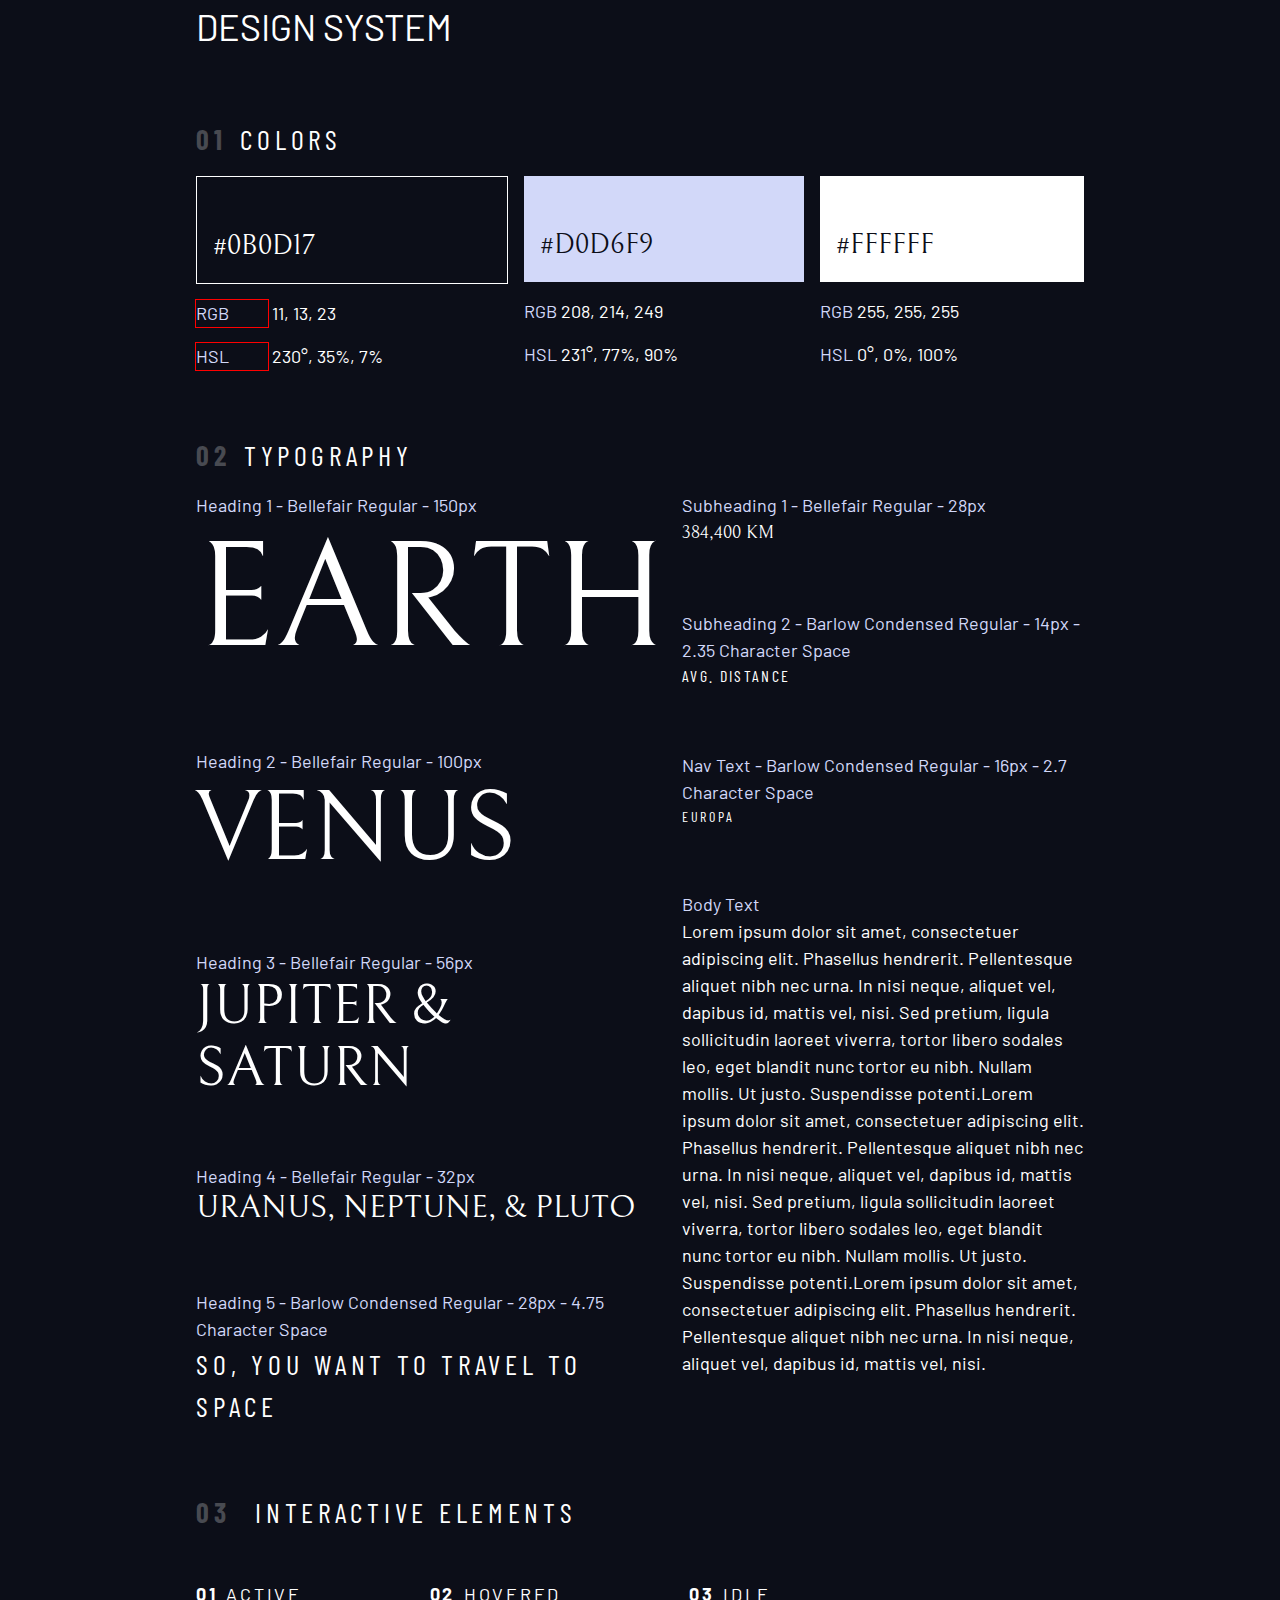
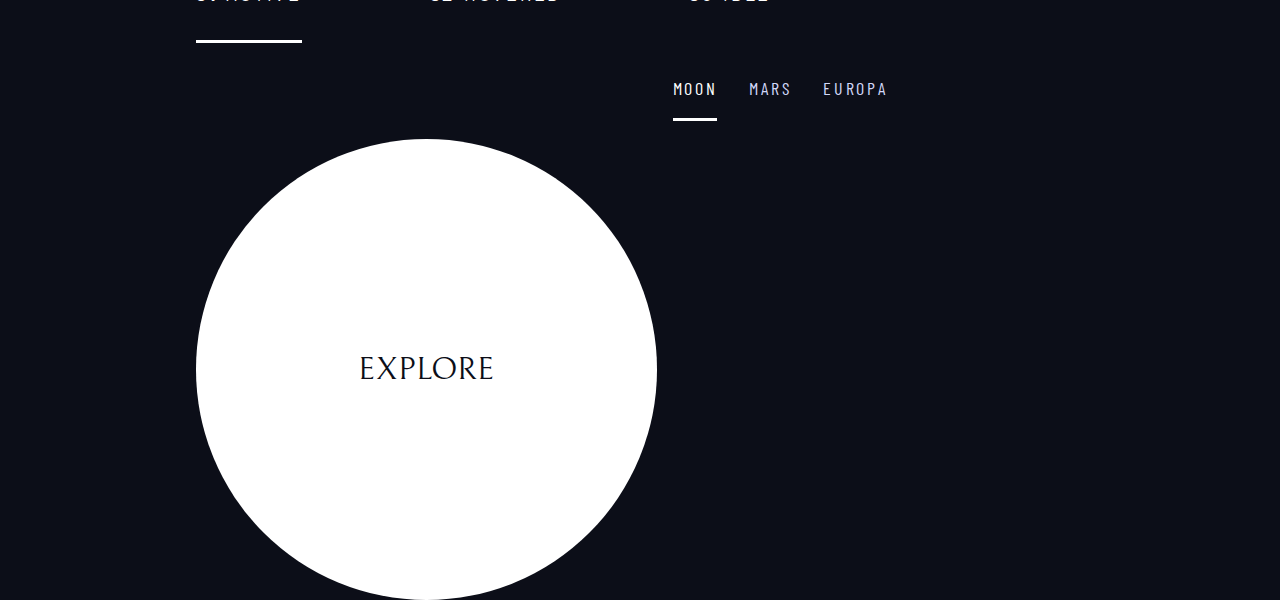
==== design-system.html @ c0dd7cff "day02" ====
<html>
    <head>
        <title>Design system</title>
        
        <!-- Google fonts -->
        <link rel="preconnect" href="https://fonts.googleapis.com">
        <link rel="preconnect" href="https://fonts.gstatic.com" crossorigin>
        <link href="https://fonts.googleapis.com/css2?family=Barlow+Condensed:wght@400;700&family=Bellefair&family=Barlow:wght@400;700&display=swap"
            rel="stylesheet">
            
         <link rel="stylesheet" href="index.css">

        <style>
            
        </style>
    </head>
    <body>
        
        <div class="container flow">
            <h1 class="uppercase">Design system</h1>
            
            <section id="colors" class="flow" style="margin: 4rem 0">
                <h2 class="numbered-title">
                    <span>01</span>colors
                </h2>
                
                <div class="flex">
                    <div class="flow">
                        <div class="text-white ff-serif fs-500" style="padding: 3rem 1rem 1rem; border: 1px solid white">
                            #0B0D17
                        </div>
                        <p class="text-white"><span class="text-accent flow" style="--flow-space: 1.2rem;">RGB</span> 11, 13, 23</p>
                        <p class="text-white"><span class="text-accent flow" style="--flow-space: 1.2rem;">HSL</span> 230°, 35%, 7%</p>
                    </div>

                    <div class="flow">
                        <div class="bg-accent text-dark ff-serif fs-500" style="padding: 3rem 1rem 1rem">
                            #D0D6F9
                        </div>
                        <p class="text-white"><span class="text-accent">RGB</span> 208, 214, 249</p>
                        <p class="text-white"><span class="text-accent">HSL</span> 231°, 77%, 90%</p>
                    </div>

                    <div class="flow">
                        <div class="bg-white text-dark ff-serif fs-500" style="padding: 3rem 1rem 1rem">
                            #FFFFFF
                        </div>
                        <p class="text-white"><span class="text-accent">RGB</span> 255, 255, 255</p>
                        <p class="text-white"><span class="text-accent">HSL</span> 0°, 0%, 100%</p>
                    </div>
                </div>
            </section>

            <section id="typography" class="flow"  style="margin: 4rem 0">
                <h2 class="numbered-title"><span>02</span>Typography</h2>
                <div class="flex">
                    <div class="flow" style="flex-basis: 100%; --flow-space: 4rem;">
                        <div> 
                            <p class="text-accent">Heading 1 - Bellefair Regular - 150px</p>
                            <p class="fs-900 ff-serif uppercase">Earth</p>
                        </div>
                        <div> 
                            <p class="text-accent">Heading 2 - Bellefair Regular - 100px</p>
                            <p class="fs-800 ff-serif uppercase">Venus</p>
                        </div>
                        <div> 
                            <p class="text-accent">Heading 3 - Bellefair Regular - 56px</p>
                            <p class="fs-700 ff-serif uppercase">Jupiter & Saturn</p>
                        </div>
                        <div> 
                            <p class="text-accent">Heading 4 - Bellefair Regular - 32px</p>
                            <p class="fs-600 ff-serif uppercase">Uranus, Neptune, & Pluto</p>
                        </div>
                        <div> 
                            <p class="text-accent">Heading 5 - Barlow Condensed Regular - 28px - 4.75 Character Space</p>
                            <p class="fs-500 ff-sans-cond uppercase letter-spacing-1">So, you want to travel to space</p>
                        </div>
                    </div>
                    
                    <div class="flow" style="flex-basis: 100%; --flow-space: 4rem;">
                        <div> 
                            <p class="text-accent">Subheading 1 - Bellefair Regular - 28px</p>
                            <p class="fs-400 ff-serif uppercase">384,400 km</p>
                        </div>
                        <div> 
                            <p class="text-accent">Subheading 2 - Barlow Condensed Regular - 14px - 2.35 Character Space</p>
                            <p class="fs-300 ff-sans-cond uppercase letter-spacing-3">Avg. Distance</p>
                        </div>
                        <div> 
                            <p class="text-accent">Nav Text - Barlow Condensed Regular - 16px - 2.7 Character Space</p>
                            <p class="fs-200 ff-sans-cond uppercase letter-spacing-2">Europa</p>
                        </div>
                        <div> 
                            <p class="text-accent">Body Text</p>
                            <p>Lorem ipsum dolor sit amet, consectetuer adipiscing elit. Phasellus hendrerit. Pellentesque aliquet nibh nec urna. In nisi neque, aliquet vel, dapibus id, mattis vel, nisi. Sed pretium, ligula sollicitudin laoreet viverra, tortor libero sodales leo, eget blandit nunc tortor eu nibh. Nullam mollis. Ut justo. Suspendisse potenti.Lorem ipsum dolor sit amet, consectetuer adipiscing elit. Phasellus hendrerit. Pellentesque aliquet nibh nec urna. In nisi neque, aliquet vel, dapibus id, mattis vel, nisi. Sed pretium, ligula sollicitudin laoreet viverra, tortor libero sodales leo, eget blandit nunc tortor eu nibh. Nullam mollis. Ut justo. Suspendisse potenti.Lorem ipsum dolor sit amet, consectetuer adipiscing elit. Phasellus hendrerit. Pellentesque aliquet nibh nec urna. In nisi neque, aliquet vel, dapibus id, mattis vel, nisi. </p>
                        </div>
                    </div>
                </div>
            </section>

            <section class="flow" id="interactive-elements">
                <h2 class="numbered-title"><span>03</span> Interactive elements</h2>
                
                <!-- navigation -->
                <div>
                    <nav>
                        <ul class="primary-navigation underline-indicators flex">
                            <li class="active"><a class="uppercase text-white letter-spacing-2" href="#"><span>01</span>Active</a>
                            <li><a class="uppercase text-white letter-spacing-2" href="#"><span>02</span>Hovered</a>
                            <li><a class="uppercase text-white letter-spacing-2" href="#"><span>03</span>Idle</a>
                        </ul>
                    </nav>
                </div>
                
                <div class="flex">
                    <div style="margin-top: 5rem">
                        <!-- explore button -->
                        <a href="#" class="large-button uppercase ff-serif fs-600 text-dark bg-white">Explore</a>
                    </div>
                    
                    <div style="margin-bottom: 50vh">
                        <!-- Tabs -->
                        <div class="tab-list underline-indicators flex">
                            <button aria-selected="true" class="uppercase ff-sans-cond text-accent bg-dark letter-spacing-2">Moon</button>
                            <button aria-selected="false" class="uppercase ff-sans-cond text-accent bg-dark letter-spacing-2">Mars</button>
                            <button aria-selected="false" class="uppercase ff-sans-cond text-accent bg-dark letter-spacing-2">Europa</button>
                        </div>
                        
                        <!-- Dots -->
                        
                        
                        <!-- Numbers -->
                    </div>
                </div>
                
            </section>

        </div>

        <script src="index.pack.js"></script>
    </body>
</html>
---- index.css ----
/* ------------------- */
/* Custom properties   */
/* ------------------- */

:root {
  --clr-dark: 230 35% 7%;
  --clr-light: 231 77% 90%;
  --clr-white: 0 0% 100%;

  /* font-sizes */
  --fs-900: 9.375rem;
  --fs-800: 6.25rem;
  --fs-700: 3.5rem;
  --fs-600: 2rem;
  --fs-500: 1.75rem;
  --fs-400: 1.125rem;
  --fs-300: 1rem;
  --fs-200: 0.875rem;

  /* font-families */
  --ff-serif: "Bellefair", serif;
  --ff-sans-cond: "Barlow Condensed", sans-serif;
  --ff-sans-normal: "Barlow", sans-serif;
}

/* ----------- */
/* Reset */
/* ----------- */

/* https://piccalil.li/blog/a-modern-css-reset/ */

/* Box sizing */
*,
*::before,
*::after {
  box-sizing: border-box;
}

/* Reset margins */
body,
h1,
h2,
h3,
h4,
h5,
p,
figure,
picture {
  margin: 0;
}

/* Font root */

h1,
h2,
h3,
h4,
h5,
h6,
p {
  font-weight: 400;
}

/* set up the body */
body {
  font-family: var(--ff-sans-normal);
  font-size: var(--fs-400);
  color: hsl(var(--clr-white));
  background-color: hsl(var(--clr-dark));
  line-height: 1.5;
  min-height: 100vh;
}

/* make images easier to work with */
img,
picture {
  max-width: 100%;
  display: block;
}

/* make forms elements easier to work with */
input,
button,
textarea,
select {
  font: inherit;
}

/* remove animations for people who've turned them off */
@media (prefers-reduced-motion: reduce) {
  *,
  *::before,
  *::after {
    animation-duration: 0.01ms !important;
    animation-iteration-count: 1 !important;
    transition-duration: 0.01ms !important;
    scroll-behavior: auto !important;
  }
}

/* ------------------- */
/* Utility classes     */
/* ------------------- */

.flex {
  display: flex;
  gap: var(--gap, 1rem);
}

.grid {
  display: grid;
  gap: var(--gap, 1rem);
}

.flow > *:where(:not(:first-child)) {
  margin-top: var(--flow-space, 1rem);
}

span.flow {
  display: inline-block;
  width: 4em;
  padding-right: var(--flow-space, 1rem);
  outline: 1px solid red;
}

.container {
  padding-inline: 2em;
  margin-inline: auto;
  max-width: 60rem;
}

.sr-only {
  position: absolute;
  width: 1px;
  height: 1px;
  padding: 0;
  margin: -1px;
  overflow: hidden;
  clip: rect(0, 0, 0, 0);
  white-space: nowrap; /* added line */
  border: 0;
}

/* colors */

.bg-dark {
  background-color: hsl(var(--clr-dark));
}
.bg-accent {
  background-color: hsl(var(--clr-light));
}
.bg-white {
  background-color: hsl(var(--clr-white));
}

.text-dark {
  color: hsl(var(--clr-dark));
}
.text-accent {
  color: hsl(var(--clr-light));
}
.text-white {
  color: hsl(var(--clr-white));
}

/* typography */

.ff-serif {
  font-family: var(--ff-serif);
}
.ff-sans-cond {
  font-family: var(--ff-sans-cond);
}
.ff-sans-normal {
  font-family: var(--ff-sans-normal);
}

.letter-spacing-1 {
  letter-spacing: 4.75px;
}
.letter-spacing-2 {
  letter-spacing: 2.7px;
}
.letter-spacing-3 {
  letter-spacing: 2.35px;
}

.uppercase {
  text-transform: uppercase;
}

.fs-900 {
  font-size: var(--fs-900);
}
.fs-800 {
  font-size: var(--fs-800);
}
.fs-700 {
  font-size: var(--fs-700);
}
.fs-600 {
  font-size: var(--fs-600);
}
.fs-500 {
  font-size: var(--fs-500);
}
.fs-400 {
  font-size: var(--fs-400);
}
.fs-300 {
  font-size: var(--fs-300);
}
.fs-200 {
  font-size: var(--fs-200);
}

.fs-900,
.fs-800,
.fs-700,
.fs-600 {
  line-height: 1.1;
}

/* own code */

.flex > div {
  flex-grow: 1;
}

.numbered-title {
  font-size: var(--fs-500);
  font-family: var(--ff-sans-cond);
  letter-spacing: 4.72px;
  text-transform: uppercase;
}

.numbered-title span {
  margin-right: 0.5em;
  font-weight: 700;
  color: hsl(var(--clr-white) / 0.25);
}

/* ------------------- */
/* Compontents         */
/* ------------------- */

.large-button {
  position: relative;
  display: grid;
  z-index: 1;
  place-items: center;
  padding: 0 2em;
  border-radius: 50%;
  aspect-ratio: 1;
  text-decoration: none;
}

.large-button::after {
  content: "";
  position: absolute;
  z-index: -1;
  width: 100%;
  height: 100%;
  background: hsl(var(--clr-white) / 0.15);
  border-radius: 50%;
  opacity: 0;
  transition: opacity 500ms linear, transform 750ms ease-in-out;
}

.large-button:hover::after,
.large-button:focus::after {
  opacity: 1;
  transform: scale(1.5);
}

.primary-navigation {
  --gap: 8rem;
  --underline-gap: 2rem;
  list-style: none;
  padding: 0;
  margin: 0;
}

.primary-navigation a {
  text-decoration: none;
}

.primary-navigation a > span {
  font-weight: 700;
  margin-right: 0.5em;
}

.underline-indicators > * {
  cursor: pointer;
  padding: var(--underline-gap, 1rem) 0;
  border: 0;
  border-bottom: solid 0.2rem hsl(var(--clr-white) / 0);
}

.underline-indicators > *:hover,
.underline-indicators > *:focus {
  border-color: hsl(var(--clr-white) / 0.5);
}

.underline-indicators > .active,
.underline-indicators > [aria-selected="true"] {
  color: hsl(var(--clr-white) / 1);
  border-color: hsl(var(--clr-white) / 1);
}

.tab-list {
  --gap: 2rem;
}
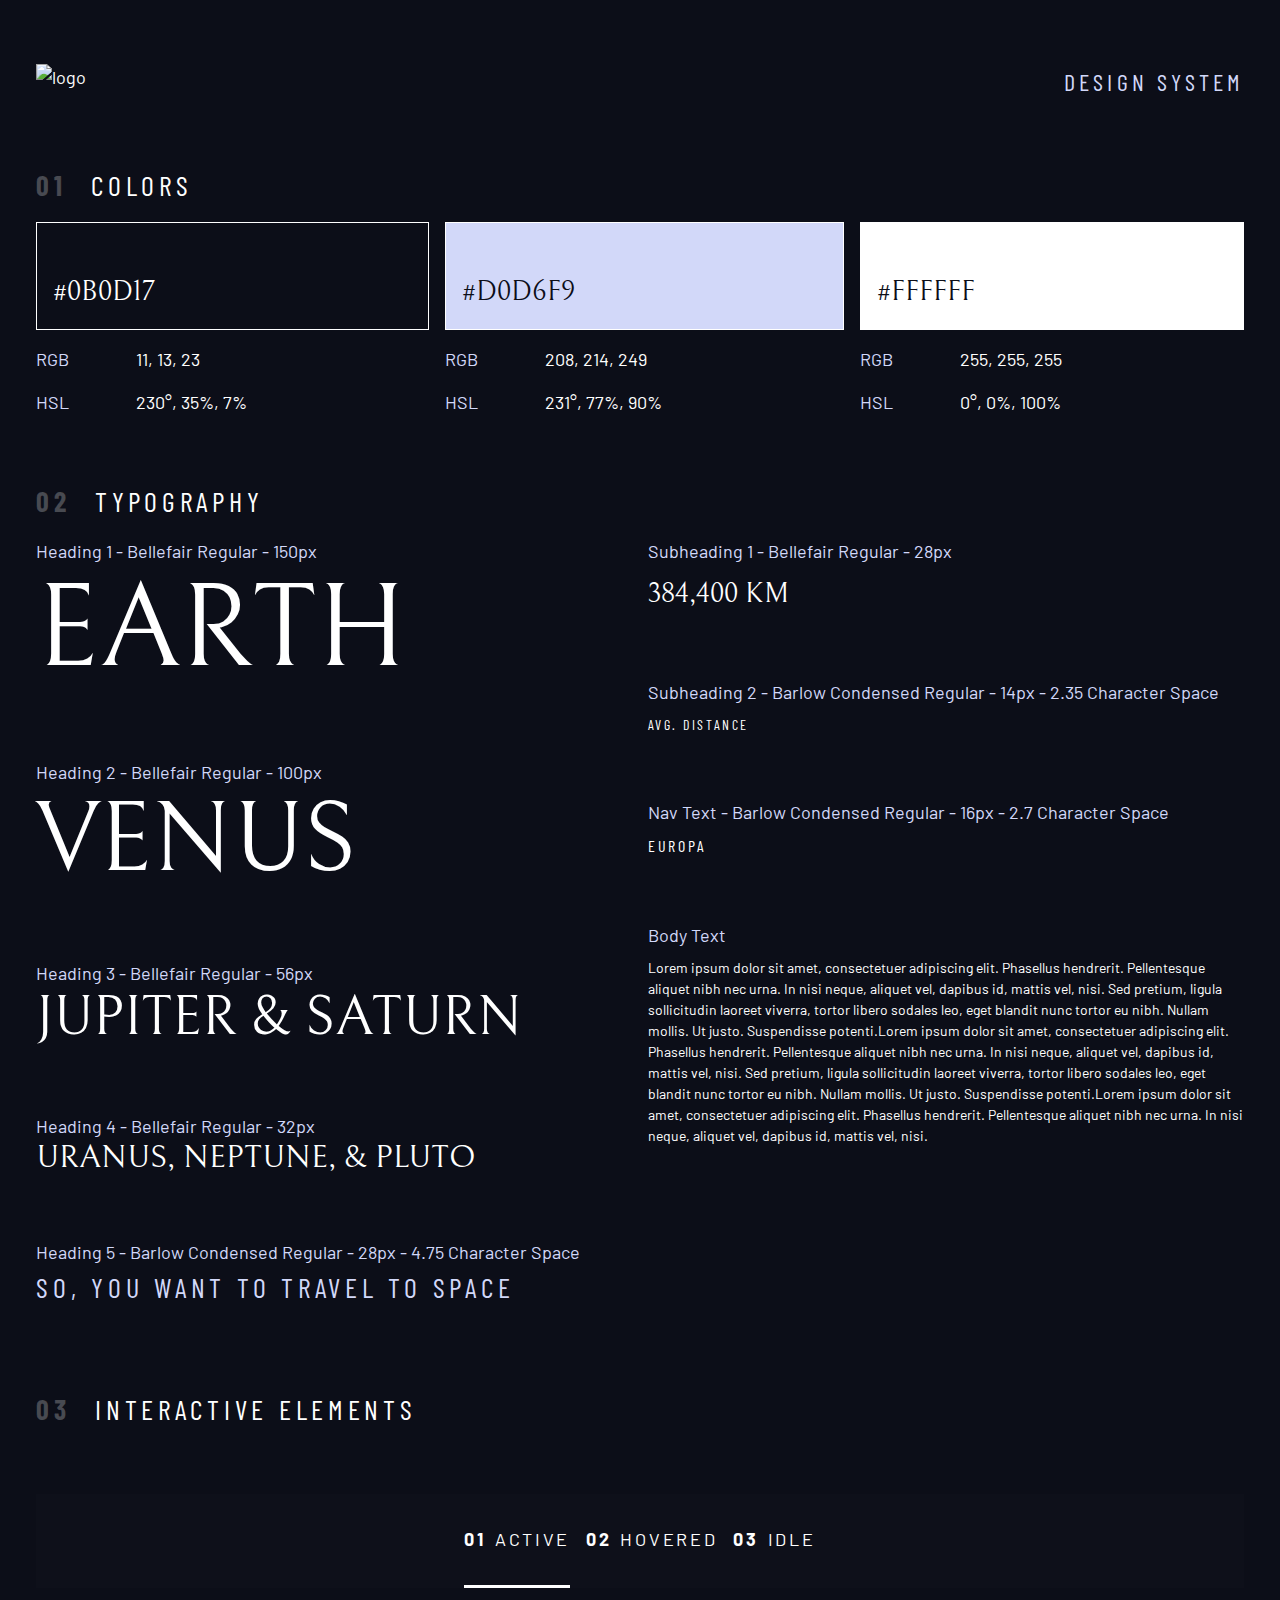
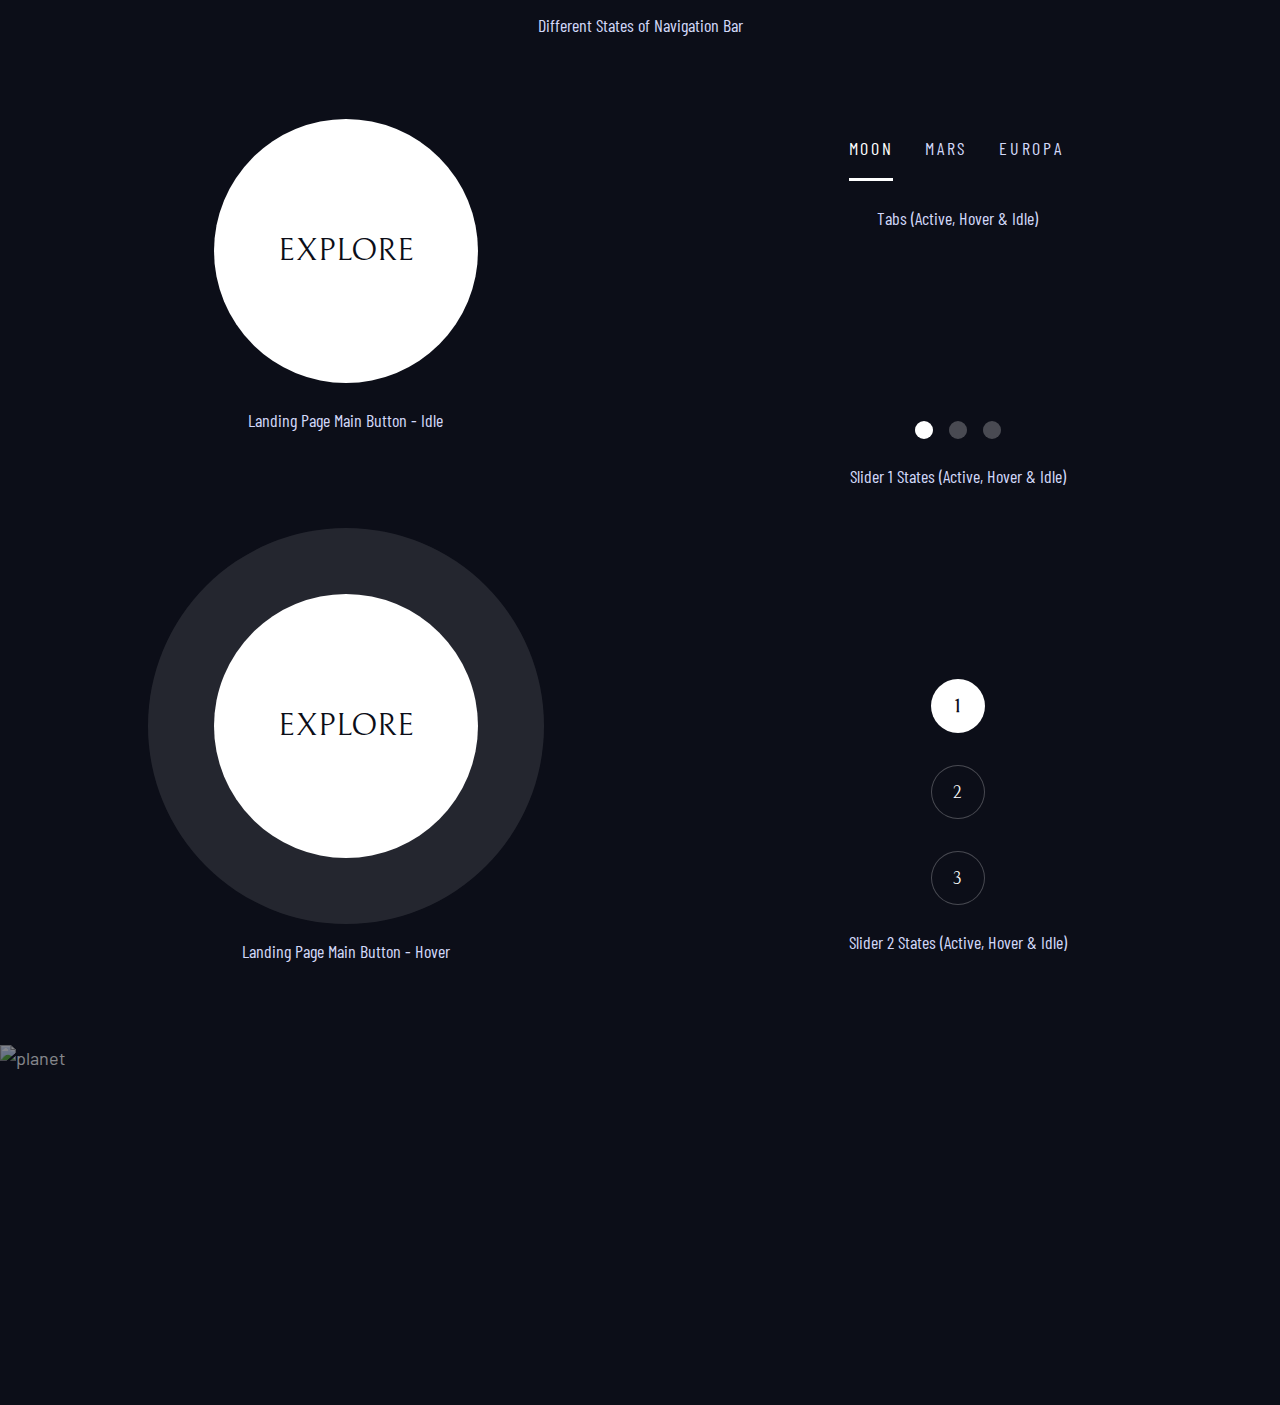
==== commit 89e6d8db: "Day05" ====
--- a/design-system.html
+++ b/design-system.html
@@ -1,5 +1,11 @@
-<html>
+<!DOCTYPE html>
+<html lang="en">
     <head>
+        <meta charset="UTF-8">
+        <meta name="viewport" content="width=device-width, initial-scale=1.0">
+
+        <link rel="icon" type="image/png" sizes="32x32" href="./assets/favicon-32x32.png">
+
         <title>Design system</title>
         
         <!-- Google fonts -->
@@ -16,126 +22,140 @@
     </head>
     <body>
         
-        <div class="container flow">
-            <h1 class="uppercase">Design system</h1>
-            
-            <section id="colors" class="flow" style="margin: 4rem 0">
-                <h2 class="numbered-title">
-                    <span>01</span>colors
-                </h2>
+            <div class="container flow">
+                <div class="flex" style="justify-content: space-between; margin-top: 64px;">
+                    <img src="assets/shared/logo.svg" alt="logo">
+                    <h1 class="uppercase ff-sans-cond text-accent" style="font-size: 24px; letter-spacing: 4.05px;">Design system</h1>
+                </div>
+                <section class="flow" id="colors" style="margin: 4rem 0">
+                    <h2 class="numbered-title"><span>01</span> colors</h2>
+                    <div class="flex">
+                        <div class="flow" style="flex-grow: 1;">
+                            <div class="bg-dark text-white ff-serif fs-500" style="padding: 3rem 1rem 1rem; border: 1px solid white">#0B0D17</div>
+                            <p class="color-type"><span class="text-accent">RGB</span> 11, 13, 23</p>
+                            <p class="color-type"><span class="text-accent">HSL</span> 230°, 35%, 7%</p>
+                        </div>
+                        <div class="flow" style="flex-grow: 1;">
+                            <div class="bg-accent text-dark ff-serif fs-500" style="padding: 3rem 1rem 1rem; border: 1px solid white">#D0D6F9</div>
+                            <p class="color-type"><span class="text-accent">RGB</span> 208, 214, 249</p>
+                            <p class="color-type"><span class="text-accent">HSL</span> 231°, 77%, 90%</p>
+                        </div>
+                        <div class="flow" style="flex-grow: 1;">
+                            <div class="bg-white text-dark ff-serif fs-500" style="padding: 3rem 1rem 1rem; border: 1px solid white;">#FFFFFF</div>
+                            <p class="color-type"><span class="text-accent">RGB</span> 255, 255, 255</p>
+                            <p class="color-type"><span class="text-accent">HSL</span> 0°, 0%, 100%</p>
+                        </div>
+                    </div>
+                </section>
                 
-                <div class="flex">
-                    <div class="flow">
-                        <div class="text-white ff-serif fs-500" style="padding: 3rem 1rem 1rem; border: 1px solid white">
-                            #0B0D17
+                <section class="flow" id="typography"  style="margin: 4rem 0">
+                    <h2 class="numbered-title"><span>02 </span>Typography</h2>
+                    <div class="flex">
+                        <div class="flow" style="flex-basis: 100%; --flow-space: 4rem;">
+                            <div> 
+                                <p class="text-accent">Heading 1 - Bellefair Regular - 150px</p>
+                                <p class="fs-900 ff-serif uppercase">Earth</p> 
+                            </div>
+                            <div> 
+                                <p class="text-accent">Heading 2 - Bellefair Regular - 100px</p>
+                                <p class="fs-800 ff-serif uppercase">Venus</p>
+                            </div>
+                            <div> 
+                                <p class="text-accent">Heading 3 - Bellefair Regular - 56px</p>
+                                <p class="fs-700 ff-serif uppercase">Jupiter & Saturn</p>
+                            </div>
+                            <div> 
+                                <p class="text-accent">Heading 4 - Bellefair Regular - 32px</p>
+                                <p class="fs-600 ff-serif uppercase">Uranus, Neptune, & Pluto</p>
+                            </div> 
+                            <div> 
+                                <p class="text-accent">Heading 5 - Barlow Condensed Regular - 28px - 4.75 Character Space</p>
+                                <p class="text-accent fs-500 ff-sans-cond uppercase letter-spacing-1">So, you want to travel to space</p>
+                            </div>
+                        
                         </div>
-                        <p class="text-white"><span class="text-accent flow" style="--flow-space: 1.2rem;">RGB</span> 11, 13, 23</p>
-                        <p class="text-white"><span class="text-accent flow" style="--flow-space: 1.2rem;">HSL</span> 230°, 35%, 7%</p>
+                        
+                        <div class="flow" style="flex-basis: 100%; --flow-space: 4rem;">
+                            <div> 
+                                <p class="text-accent" style="margin-bottom: 0.5rem;">Subheading 1 - Bellefair Regular - 28px</p>
+                                <p class="fs-500 ff-serif uppercase">384,400 km</p>
+                            </div>
+                            <div> 
+                                <p class="text-accent" style="margin-bottom: 0.5rem;">Subheading 2 - Barlow Condensed Regular - 14px - 2.35 Character Space</p>
+                                <p class="fs-200 uppercase ff-sans-cond letter-spacing-3">Avg. Distance</p>
+                            </div>
+                            <div> 
+                                <p class="text-accent" style="margin-bottom: 0.5rem;">Nav Text - Barlow Condensed Regular - 16px - 2.7 Character Space</p>
+                                <p class="fs-300 uppercase ff-sans-cond letter-spacing-2">Europa</p>
+                            </div>
+                            <div> 
+                                <p class="text-accent" style="margin-bottom: 0.5rem;">Body Text</p>
+                                <p class="fs-200">Lorem ipsum dolor sit amet, consectetuer adipiscing elit. Phasellus hendrerit. Pellentesque aliquet nibh nec urna. In nisi neque, aliquet vel, dapibus id, mattis vel, nisi. Sed pretium, ligula sollicitudin laoreet viverra, tortor libero sodales leo, eget blandit nunc tortor eu nibh. Nullam mollis. Ut justo. Suspendisse potenti.Lorem ipsum dolor sit amet, consectetuer adipiscing elit. Phasellus hendrerit. Pellentesque aliquet nibh nec urna. In nisi neque, aliquet vel, dapibus id, mattis vel, nisi. Sed pretium, ligula sollicitudin laoreet viverra, tortor libero sodales leo, eget blandit nunc tortor eu nibh. Nullam mollis. Ut justo. Suspendisse potenti.Lorem ipsum dolor sit amet, consectetuer adipiscing elit. Phasellus hendrerit. Pellentesque aliquet nibh nec urna. In nisi neque, aliquet vel, dapibus id, mattis vel, nisi. </p>
+                            </div> 
+                        </div>
+                    </div>
+                </section>
+                
+                <section class="flow" id="interactive-elements" style="margin: 5rem 0">
+                    <h2 class="numbered-title"><span>03</span> Interactive elements</h2>
+                    
+                    <!-- navigation -->
+                    <div style="--flow-space: 4rem;">
+                        <nav class="flex">
+                            <ul class="primary-navigation underline-indicators flex">
+                                <li class="active"><a class="uppercase text-white letter-spacing-2" href="#"><span>01</span>Active</a>
+                                <li><a class="uppercase text-white letter-spacing-2" href="#"><span>02</span>Hovered</a>
+                                <li><a class="uppercase text-white letter-spacing-2" href="#"><span>03</span>Idle</a>
+                            </ul>
+                        </nav>
+                        <p class="system-description">Different States of Navigation Bar</p>
+                    </div>
+                    
+                    <div class="flex" style="justify-content: space-around; margin-top: 5rem">
+                        <div class="flow">
+                            <!-- explore button -->
+                            <a href="#" class="large-button uppercase ff-serif fs-600 text-dark bg-white">Explore</a>
+                            <p class="system-description">Landing Page Main Button - Idle</p>
+                            <a href="#" class="large-button-hover uppercase ff-serif fs-600 text-dark bg-white" style="margin-top: 10rem;">Explore</a>
+                            <p class="system-description" style="margin-top: 5rem">Landing Page Main Button - Hover</p>
+                        </div>
+                        
+
+                        <div class="flow" style="--flow-space: 10.5em">
+                            <!-- Tabs -->
+                            <div class="tab-list underline-indicators flex">
+                                <button aria-selected="true" class="uppercase ff-sans-cond text-accent bg-dark letter-spacing-2">Moon</button>
+                                <button aria-selected="false" class="uppercase ff-sans-cond text-accent bg-dark letter-spacing-2">Mars</button>
+                                <button aria-selected="false" class="uppercase ff-sans-cond text-accent bg-dark letter-spacing-2">Europa</button>
+                            </div>
+                            <p class="system-description">Tabs (Active, Hover & Idle)</p>
+                            
+                            <!-- Dots -->
+                            <div class="dot-indicators flex" style="justify-content: center;">
+                                <button aria-selected="true"><span class="sr-only">Slide title</span></button>
+                                <button aria-selected="false"><span class="sr-only">Slide title</span></button>
+                                <button aria-selected="false"><span class="sr-only">Slide title</span></button>
+                            </div>
+                            <p class="system-description">Slider 1 States (Active, Hover & Idle)</p>
+
+                            <!-- Numbers -->
+
+                            <div class="number-indicators flex" style="--gap: 2rem;">
+                                <button aria-selected="true" class="ff-serif">1</button>
+                                <button aria-selected="false" class="ff-serif">2</button>
+                                <button aria-selected="false" class="ff-serif">3</button>
+                            </div>
+                            <p class="system-description">Slider 2 States (Active, Hover & Idle)</p>
+
+                        </div>
                     </div>
 
-                    <div class="flow">
-                        <div class="bg-accent text-dark ff-serif fs-500" style="padding: 3rem 1rem 1rem">
-                            #D0D6F9
-                        </div>
-                        <p class="text-white"><span class="text-accent">RGB</span> 208, 214, 249</p>
-                        <p class="text-white"><span class="text-accent">HSL</span> 231°, 77%, 90%</p>
-                    </div>
+                </section>
+            </div>
 
-                    <div class="flow">
-                        <div class="bg-white text-dark ff-serif fs-500" style="padding: 3rem 1rem 1rem">
-                            #FFFFFF
-                        </div>
-                        <p class="text-white"><span class="text-accent">RGB</span> 255, 255, 255</p>
-                        <p class="text-white"><span class="text-accent">HSL</span> 0°, 0%, 100%</p>
-                    </div>
-                </div>
-            </section>
-
-            <section id="typography" class="flow"  style="margin: 4rem 0">
-                <h2 class="numbered-title"><span>02</span>Typography</h2>
-                <div class="flex">
-                    <div class="flow" style="flex-basis: 100%; --flow-space: 4rem;">
-                        <div> 
-                            <p class="text-accent">Heading 1 - Bellefair Regular - 150px</p>
-                            <p class="fs-900 ff-serif uppercase">Earth</p>
-                        </div>
-                        <div> 
-                            <p class="text-accent">Heading 2 - Bellefair Regular - 100px</p>
-                            <p class="fs-800 ff-serif uppercase">Venus</p>
-                        </div>
-                        <div> 
-                            <p class="text-accent">Heading 3 - Bellefair Regular - 56px</p>
-                            <p class="fs-700 ff-serif uppercase">Jupiter & Saturn</p>
-                        </div>
-                        <div> 
-                            <p class="text-accent">Heading 4 - Bellefair Regular - 32px</p>
-                            <p class="fs-600 ff-serif uppercase">Uranus, Neptune, & Pluto</p>
-                        </div>
-                        <div> 
-                            <p class="text-accent">Heading 5 - Barlow Condensed Regular - 28px - 4.75 Character Space</p>
-                            <p class="fs-500 ff-sans-cond uppercase letter-spacing-1">So, you want to travel to space</p>
-                        </div>
-                    </div>
-                    
-                    <div class="flow" style="flex-basis: 100%; --flow-space: 4rem;">
-                        <div> 
-                            <p class="text-accent">Subheading 1 - Bellefair Regular - 28px</p>
-                            <p class="fs-400 ff-serif uppercase">384,400 km</p>
-                        </div>
-                        <div> 
-                            <p class="text-accent">Subheading 2 - Barlow Condensed Regular - 14px - 2.35 Character Space</p>
-                            <p class="fs-300 ff-sans-cond uppercase letter-spacing-3">Avg. Distance</p>
-                        </div>
-                        <div> 
-                            <p class="text-accent">Nav Text - Barlow Condensed Regular - 16px - 2.7 Character Space</p>
-                            <p class="fs-200 ff-sans-cond uppercase letter-spacing-2">Europa</p>
-                        </div>
-                        <div> 
-                            <p class="text-accent">Body Text</p>
-                            <p>Lorem ipsum dolor sit amet, consectetuer adipiscing elit. Phasellus hendrerit. Pellentesque aliquet nibh nec urna. In nisi neque, aliquet vel, dapibus id, mattis vel, nisi. Sed pretium, ligula sollicitudin laoreet viverra, tortor libero sodales leo, eget blandit nunc tortor eu nibh. Nullam mollis. Ut justo. Suspendisse potenti.Lorem ipsum dolor sit amet, consectetuer adipiscing elit. Phasellus hendrerit. Pellentesque aliquet nibh nec urna. In nisi neque, aliquet vel, dapibus id, mattis vel, nisi. Sed pretium, ligula sollicitudin laoreet viverra, tortor libero sodales leo, eget blandit nunc tortor eu nibh. Nullam mollis. Ut justo. Suspendisse potenti.Lorem ipsum dolor sit amet, consectetuer adipiscing elit. Phasellus hendrerit. Pellentesque aliquet nibh nec urna. In nisi neque, aliquet vel, dapibus id, mattis vel, nisi. </p>
-                        </div>
-                    </div>
-                </div>
-            </section>
-
-            <section class="flow" id="interactive-elements">
-                <h2 class="numbered-title"><span>03</span> Interactive elements</h2>
-                
-                <!-- navigation -->
-                <div>
-                    <nav>
-                        <ul class="primary-navigation underline-indicators flex">
-                            <li class="active"><a class="uppercase text-white letter-spacing-2" href="#"><span>01</span>Active</a>
-                            <li><a class="uppercase text-white letter-spacing-2" href="#"><span>02</span>Hovered</a>
-                            <li><a class="uppercase text-white letter-spacing-2" href="#"><span>03</span>Idle</a>
-                        </ul>
-                    </nav>
-                </div>
-                
-                <div class="flex">
-                    <div style="margin-top: 5rem">
-                        <!-- explore button -->
-                        <a href="#" class="large-button uppercase ff-serif fs-600 text-dark bg-white">Explore</a>
-                    </div>
-                    
-                    <div style="margin-bottom: 50vh">
-                        <!-- Tabs -->
-                        <div class="tab-list underline-indicators flex">
-                            <button aria-selected="true" class="uppercase ff-sans-cond text-accent bg-dark letter-spacing-2">Moon</button>
-                            <button aria-selected="false" class="uppercase ff-sans-cond text-accent bg-dark letter-spacing-2">Mars</button>
-                            <button aria-selected="false" class="uppercase ff-sans-cond text-accent bg-dark letter-spacing-2">Europa</button>
-                        </div>
-                        
-                        <!-- Dots -->
-                        
-                        
-                        <!-- Numbers -->
-                    </div>
-                </div>
-                
-            </section>
-
-        </div>
+            <div>
+                <img class="img-planet" src="assets/crew/background-crew-desktop.jpg" alt="planet">
+            </div>
 
         <script src="index.pack.js"></script>
     </body>
--- a/index.css
+++ b/index.css
@@ -3,17 +3,18 @@
 /* ------------------- */
 
 :root {
+  /* colors */
   --clr-dark: 230 35% 7%;
   --clr-light: 231 77% 90%;
   --clr-white: 0 0% 100%;
 
   /* font-sizes */
-  --fs-900: 9.375rem;
-  --fs-800: 6.25rem;
-  --fs-700: 3.5rem;
-  --fs-600: 2rem;
+  --fs-900: clamp(5rem, 8vw + 1rem, 9.375rem);
+  --fs-800: 3.5rem;
+  --fs-700: 1.5rem;
+  --fs-600: 1rem;
   --fs-500: 1.75rem;
-  --fs-400: 1.125rem;
+  --fs-400: 0.9375rem;
   --fs-300: 1rem;
   --fs-200: 0.875rem;
 
@@ -23,9 +24,28 @@
   --ff-sans-normal: "Barlow", sans-serif;
 }
 
-/* ----------- */
-/* Reset */
-/* ----------- */
+@media (min-width: 35em) {
+  :root {
+    --fs-800: 5rem;
+    --fs-700: 2.5rem;
+    --fs-600: 1.5rem;
+    --fs-400: 1rem;
+  }
+}
+
+@media (min-width: 45em) {
+  :root {
+    /* font-sizes */
+    --fs-800: 6.25rem;
+    --fs-700: 3.5rem;
+    --fs-600: 2rem;
+    --fs-400: 1.125rem;
+  }
+}
+
+/* ------------------- */
+/* Reset               */
+/* ------------------- */
 
 /* https://piccalil.li/blog/a-modern-css-reset/ */
 
@@ -49,8 +69,6 @@
   margin: 0;
 }
 
-/* Font root */
-
 h1,
 h2,
 h3,
@@ -78,7 +96,7 @@
   display: block;
 }
 
-/* make forms elements easier to work with */
+/* make form elements easier to work with */
 input,
 button,
 textarea,
@@ -102,6 +120,8 @@
 /* Utility classes     */
 /* ------------------- */
 
+/* general */
+
 .flex {
   display: flex;
   gap: var(--gap, 1rem);
@@ -112,21 +132,54 @@
   gap: var(--gap, 1rem);
 }
 
+.d-block {
+  display: block;
+}
+
 .flow > *:where(:not(:first-child)) {
   margin-top: var(--flow-space, 1rem);
-}
-
-span.flow {
-  display: inline-block;
-  width: 4em;
-  padding-right: var(--flow-space, 1rem);
-  outline: 1px solid red;
 }
 
 .container {
   padding-inline: 2em;
   margin-inline: auto;
-  max-width: 60rem;
+  max-width: 80rem;
+}
+
+.grid-container {
+  text-align: center;
+  border: 5px solid limegreen;
+  display: grid;
+  place-items: center;
+  padding-inline: 1rem;
+}
+
+.grid-container * {
+  max-width: 50ch;
+}
+
+@media (min-width: 45em) {
+  .grid-container {
+    text-align: left;
+    column-gap: var(--container-gap, 2rem);
+    grid-template-columns: minmax(1rem, 1fr) repeat(2, minmax(0, 30rem)) minmax(
+        1rem,
+        1fr
+      );
+  }
+
+  .grid-container > *:first-child {
+    grid-column: 2;
+  }
+
+  .grid-container > *:last-child {
+    grid-column: 3;
+  }
+
+  .grid-container--home {
+    padding-bottom: max(6rem, 20vh);
+    align-items: end;
+  }
 }
 
 .sr-only {
@@ -221,17 +274,19 @@
   line-height: 1.1;
 }
 
-/* own code */
-
-.flex > div {
-  flex-grow: 1;
-}
+/* ------------------- */
+/* Components          */
+/* ------------------- */
+
+/* ------------------- */
+/* Design System       */
+/* ------------------- */
 
 .numbered-title {
+  font-family: var(--ff-sans-cond);
   font-size: var(--fs-500);
-  font-family: var(--ff-sans-cond);
+  text-transform: uppercase;
   letter-spacing: 4.72px;
-  text-transform: uppercase;
 }
 
 .numbered-title span {
@@ -240,14 +295,28 @@
   color: hsl(var(--clr-white) / 0.25);
 }
 
-/* ------------------- */
-/* Compontents         */
-/* ------------------- */
+.color-type span {
+  display: inline-block;
+  width: 1rem;
+  padding-right: 6rem;
+}
+
+nav.flex {
+  justify-content: center;
+  background-color: hsl(var(--clr-white) / 0.01);
+}
+
+.system-description {
+  font-family: var(--ff-sans-cond);
+  color: hsl(var(--clr-light));
+  text-align: center;
+  margin-top: 1.5rem;
+}
 
 .large-button {
   position: relative;
-  display: grid;
   z-index: 1;
+  display: inline-grid;
   place-items: center;
   padding: 0 2em;
   border-radius: 50%;
@@ -261,7 +330,7 @@
   z-index: -1;
   width: 100%;
   height: 100%;
-  background: hsl(var(--clr-white) / 0.15);
+  background: hsl(var(--clr-white) / 0.1);
   border-radius: 50%;
   opacity: 0;
   transition: opacity 500ms linear, transform 750ms ease-in-out;
@@ -273,14 +342,53 @@
   transform: scale(1.5);
 }
 
+.large-button-hover {
+  position: relative;
+  z-index: 1;
+  display: grid;
+  place-items: center;
+  padding: 0 2em;
+  border-radius: 50%;
+  aspect-ratio: 1;
+  text-decoration: none;
+}
+
+.large-button-hover::after {
+  content: "";
+  position: absolute;
+  z-index: -1;
+  width: 150%;
+  height: 150%;
+  background: hsl(var(--clr-white) / 0.1);
+  border-radius: 50%;
+  transition: opacity 500ms linear, transform 750ms ease-in-out;
+}
+
 .primary-navigation {
-  --gap: 8rem;
   --underline-gap: 2rem;
   list-style: none;
   padding: 0;
   margin: 0;
 }
 
+@media (max-width: 35rem) {
+  .primary-navigation {
+    --underline-gap: 0.5rem;
+    position: fixed;
+    z-index: 1000;
+    inset: 0 0 0 30%;
+    background: black;
+    list-style: none;
+    padding: min(20rem, 15vh) 2rem;
+    margin: 0;
+    flex-direction: column;
+  }
+
+  .primary-navigation.underline-indicators > .active {
+    border: 0;
+  }
+}
+
 .primary-navigation a {
   text-decoration: none;
 }
@@ -294,7 +402,7 @@
   cursor: pointer;
   padding: var(--underline-gap, 1rem) 0;
   border: 0;
-  border-bottom: solid 0.2rem hsl(var(--clr-white) / 0);
+  border-bottom: 0.2rem solid hsl(var(--clr-white) / 0);
 }
 
 .underline-indicators > *:hover,
@@ -311,3 +419,91 @@
 .tab-list {
   --gap: 2rem;
 }
+
+.dot-indicators > * {
+  cursor: pointer;
+  border: 0;
+  border-radius: 50%;
+  padding: 0.5em;
+  background-color: hsl(var(--clr-white) / 0.25);
+}
+
+.dot-indicators > *:hover,
+.dot-indicators > *:focus {
+  background-color: hsl(var(--clr-white) / 0.5);
+}
+
+.dot-indicators > [aria-selected="true"] {
+  background-color: hsl(var(--clr-white) / 1);
+}
+
+.number-indicators {
+  flex-direction: column;
+  align-items: center;
+}
+
+.number-indicators > * {
+  display: grid;
+  place-items: center;
+  cursor: pointer;
+  background-color: hsl(var(--clr-dark) / 1);
+  border: solid 0.1rem hsl(var(--clr-white) / 0.25);
+  color: hsl(var(--clr-white) / 1);
+  border-radius: 50%;
+  aspect-ratio: 1;
+  padding: 0;
+  width: 3em;
+}
+
+.number-indicators > *:hover,
+.number-indicators > *:focus {
+  background-color: hsl(var(--clr-dark) / 1);
+  border: solid 0.1rem hsl(var(--clr-white) / 0.75);
+}
+
+.number-indicators > [aria-selected="true"] {
+  background-color: hsl(var(--clr-white) / 1);
+  color: hsl(var(--clr-dark) / 1);
+  font-weight: 700;
+}
+
+.img-planet {
+  width: 100vw;
+  height: 20em;
+  object-fit: cover;
+  object-position: 0 30%;
+  opacity: 0.5;
+}
+
+/* ----------------------------- */
+/* Page specific background      */
+/* ----------------------------- */
+body {
+  background-size: cover;
+  background-position: bottom center;
+}
+/* home */
+.home {
+  background-image: url(./assets/home/background-home-mobile.jpg);
+}
+
+@media (min-width: 35rem) {
+  .home {
+    background-position: center center;
+    background-image: url(./assets/home/background-home-tablet.jpg);
+  }
+}
+
+@media (min-width: 45rem) {
+  .home {
+    background-image: url(./assets/home/background-home-desktop.jpg);
+  }
+}
+
+.nav-line {
+  height: 2px;
+  width: 25vw;
+  flex-grow: 1;
+  background-color: hsl(var(--clr-white) / 0.1);
+  align-self: center;
+}
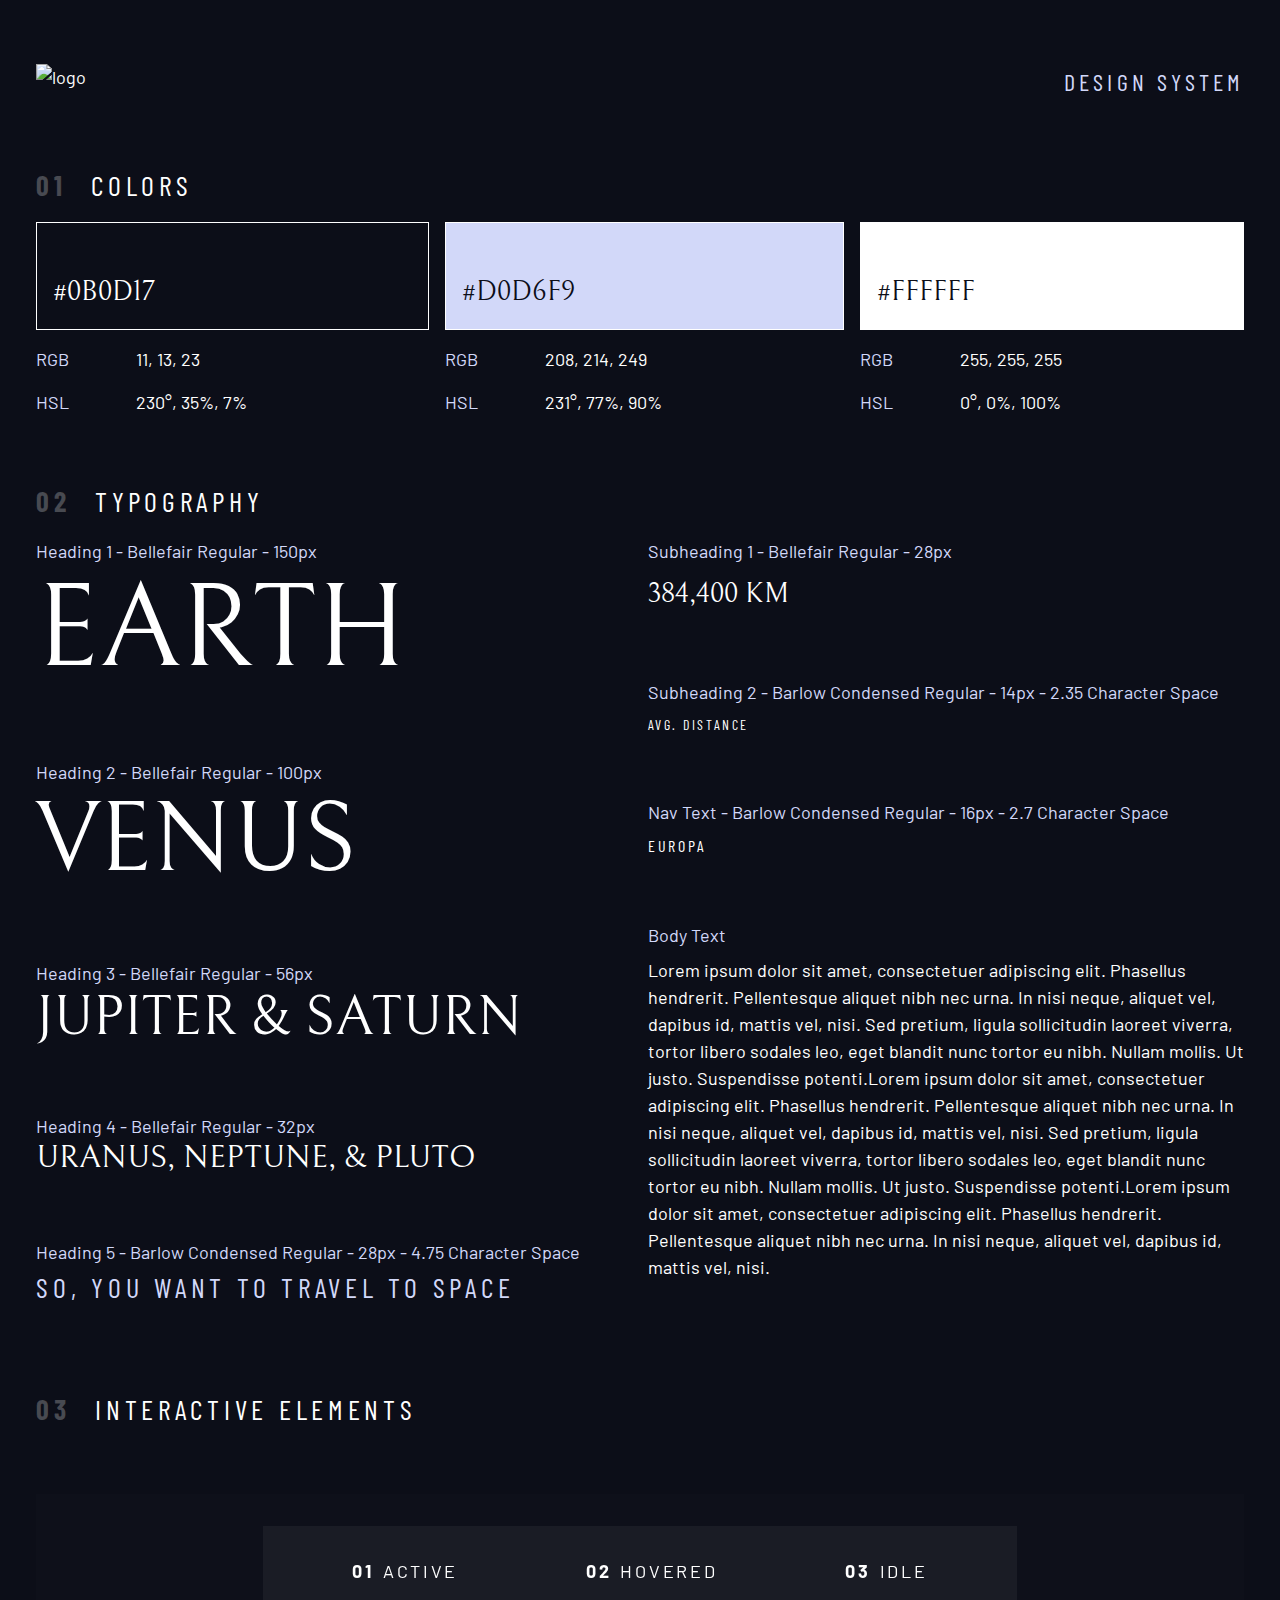
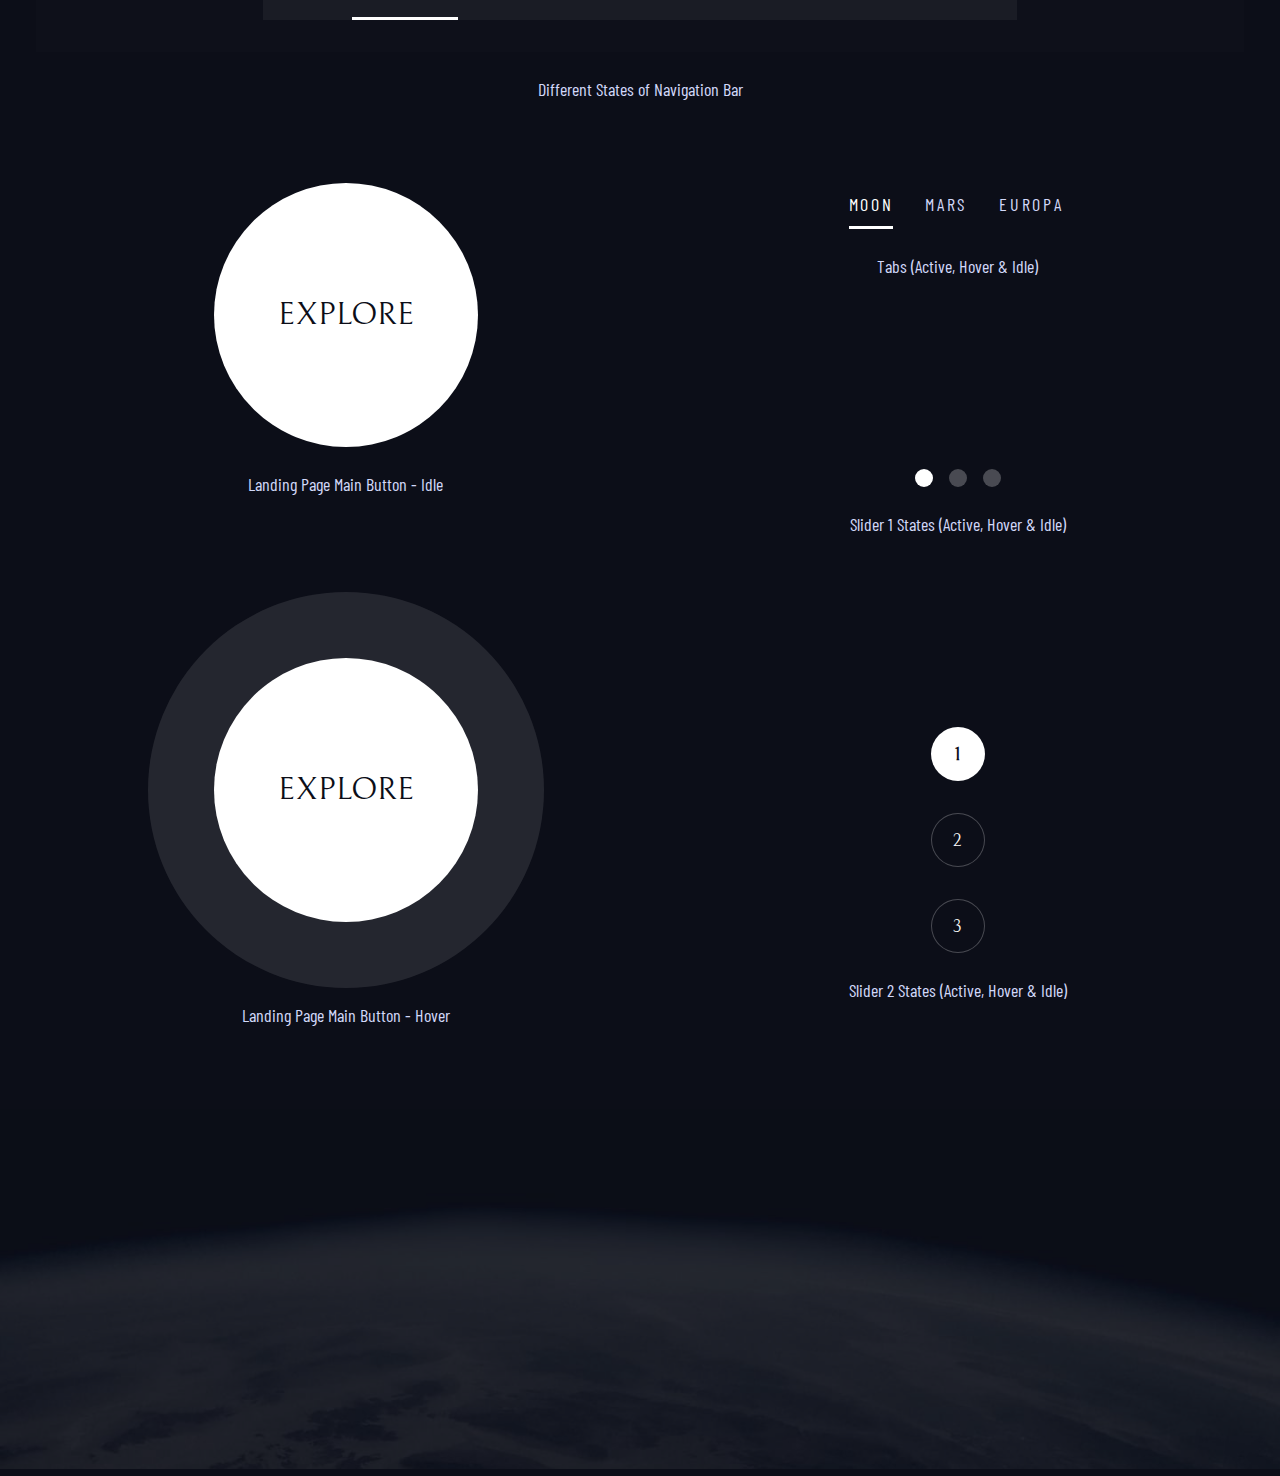
==== commit a4dcf5fb: "Merge pull request #1 from YannGrizzly/project-yann" ====
--- a/design-system.html
+++ b/design-system.html
@@ -90,7 +90,7 @@
                             </div>
                             <div> 
                                 <p class="text-accent" style="margin-bottom: 0.5rem;">Body Text</p>
-                                <p class="fs-200">Lorem ipsum dolor sit amet, consectetuer adipiscing elit. Phasellus hendrerit. Pellentesque aliquet nibh nec urna. In nisi neque, aliquet vel, dapibus id, mattis vel, nisi. Sed pretium, ligula sollicitudin laoreet viverra, tortor libero sodales leo, eget blandit nunc tortor eu nibh. Nullam mollis. Ut justo. Suspendisse potenti.Lorem ipsum dolor sit amet, consectetuer adipiscing elit. Phasellus hendrerit. Pellentesque aliquet nibh nec urna. In nisi neque, aliquet vel, dapibus id, mattis vel, nisi. Sed pretium, ligula sollicitudin laoreet viverra, tortor libero sodales leo, eget blandit nunc tortor eu nibh. Nullam mollis. Ut justo. Suspendisse potenti.Lorem ipsum dolor sit amet, consectetuer adipiscing elit. Phasellus hendrerit. Pellentesque aliquet nibh nec urna. In nisi neque, aliquet vel, dapibus id, mattis vel, nisi. </p>
+                                <p>Lorem ipsum dolor sit amet, consectetuer adipiscing elit. Phasellus hendrerit. Pellentesque aliquet nibh nec urna. In nisi neque, aliquet vel, dapibus id, mattis vel, nisi. Sed pretium, ligula sollicitudin laoreet viverra, tortor libero sodales leo, eget blandit nunc tortor eu nibh. Nullam mollis. Ut justo. Suspendisse potenti.Lorem ipsum dolor sit amet, consectetuer adipiscing elit. Phasellus hendrerit. Pellentesque aliquet nibh nec urna. In nisi neque, aliquet vel, dapibus id, mattis vel, nisi. Sed pretium, ligula sollicitudin laoreet viverra, tortor libero sodales leo, eget blandit nunc tortor eu nibh. Nullam mollis. Ut justo. Suspendisse potenti.Lorem ipsum dolor sit amet, consectetuer adipiscing elit. Phasellus hendrerit. Pellentesque aliquet nibh nec urna. In nisi neque, aliquet vel, dapibus id, mattis vel, nisi. </p>
                             </div> 
                         </div>
                     </div>
@@ -102,7 +102,7 @@
                     <!-- navigation -->
                     <div style="--flow-space: 4rem;">
                         <nav class="flex">
-                            <ul class="primary-navigation underline-indicators flex">
+                            <ul class="primary-navigation underline-indicators flex" style="--gap: 8rem;">
                                 <li class="active"><a class="uppercase text-white letter-spacing-2" href="#"><span>01</span>Active</a>
                                 <li><a class="uppercase text-white letter-spacing-2" href="#"><span>02</span>Hovered</a>
                                 <li><a class="uppercase text-white letter-spacing-2" href="#"><span>03</span>Idle</a>
@@ -140,7 +140,7 @@
 
                             <!-- Numbers -->
 
-                            <div class="number-indicators flex" style="--gap: 2rem;">
+                            <div class="number-indicators flex" style="--gap: 2rem; flex-direction: column;">
                                 <button aria-selected="true" class="ff-serif">1</button>
                                 <button aria-selected="false" class="ff-serif">2</button>
                                 <button aria-selected="false" class="ff-serif">3</button>
@@ -154,7 +154,7 @@
             </div>
 
             <div>
-                <img class="img-planet" src="assets/crew/background-crew-desktop.jpg" alt="planet">
+                <img class="design-system" src="assets/crew/background-design-system.jpg" alt="planet">
             </div>
 
         <script src="index.pack.js"></script>
--- a/index.css
+++ b/index.css
@@ -13,7 +13,7 @@
   --fs-800: 3.5rem;
   --fs-700: 1.5rem;
   --fs-600: 1rem;
-  --fs-500: 1.75rem;
+  --fs-500: 1rem;
   --fs-400: 0.9375rem;
   --fs-300: 1rem;
   --fs-200: 0.875rem;
@@ -29,16 +29,18 @@
     --fs-800: 5rem;
     --fs-700: 2.5rem;
     --fs-600: 1.5rem;
+    --fs-500: 1.25rem;
     --fs-400: 1rem;
   }
 }
 
-@media (min-width: 45em) {
+@media (min-width: 50em) {
   :root {
     /* font-sizes */
     --fs-800: 6.25rem;
     --fs-700: 3.5rem;
     --fs-600: 2rem;
+    --fs-500: 1.75rem;
     --fs-400: 1.125rem;
   }
 }
@@ -87,13 +89,17 @@
   background-color: hsl(var(--clr-dark));
   line-height: 1.5;
   min-height: 100vh;
+
+  display: grid;
+  grid-template-rows: min-content 1fr;
+
+  overflow-x: hidden;
 }
 
 /* make images easier to work with */
-img,
-picture {
+
+img {
   max-width: 100%;
-  display: block;
 }
 
 /* make form elements easier to work with */
@@ -140,46 +146,14 @@
   margin-top: var(--flow-space, 1rem);
 }
 
+.flow--space-small {
+  --flow-space: 0.75rem;
+}
+
 .container {
   padding-inline: 2em;
   margin-inline: auto;
   max-width: 80rem;
-}
-
-.grid-container {
-  text-align: center;
-  border: 5px solid limegreen;
-  display: grid;
-  place-items: center;
-  padding-inline: 1rem;
-}
-
-.grid-container * {
-  max-width: 50ch;
-}
-
-@media (min-width: 45em) {
-  .grid-container {
-    text-align: left;
-    column-gap: var(--container-gap, 2rem);
-    grid-template-columns: minmax(1rem, 1fr) repeat(2, minmax(0, 30rem)) minmax(
-        1rem,
-        1fr
-      );
-  }
-
-  .grid-container > *:first-child {
-    grid-column: 2;
-  }
-
-  .grid-container > *:last-child {
-    grid-column: 3;
-  }
-
-  .grid-container--home {
-    padding-bottom: max(6rem, 20vh);
-    align-items: end;
-  }
 }
 
 .sr-only {
@@ -194,6 +168,21 @@
   border: 0;
 }
 
+.skip-to-content {
+  position: absolute;
+  z-index: 9999;
+  background: hsl(var(--clr-white));
+  color: hsl(var(--clr-dark));
+  padding: 0.5em 1em;
+  margin-inline: auto;
+  transform: translateY(-100%);
+  transition: transform 250ms ease-in;
+}
+
+.skip-to-content:focus {
+  transform: translateY(0);
+}
+
 /* colors */
 
 .bg-dark {
@@ -314,6 +303,7 @@
 }
 
 .large-button {
+  font-size: 2rem;
   position: relative;
   z-index: 1;
   display: inline-grid;
@@ -342,10 +332,167 @@
   transform: scale(1.5);
 }
 
+/* primary-header */
+
+.logo {
+  margin: 1.3rem clamp(1.5rem, 5vw, 3.5rem);
+}
+
+.primary-header {
+  justify-content: space-between;
+  align-items: center;
+}
+
+.primary-navigation {
+  --gap: clamp(1.5rem, 5vw, 3.5rem);
+  --underline-gap: 2rem;
+  list-style: none;
+  padding: 0;
+  margin: 0;
+  background: hsl(var(--clr-white) / 0.05);
+  backdrop-filter: blur(1.5rem);
+}
+
+.primary-navigation a {
+  text-decoration: none;
+}
+
+.primary-navigation a > span {
+  font-weight: 700;
+  margin-right: 0.5em;
+}
+
+.mobile-nav-toggle {
+  display: none;
+}
+
+@media (max-width: 35rem) {
+  .primary-navigation {
+    --underline-gap: 0.5rem;
+    position: fixed;
+    z-index: 1000;
+    inset: 0 0 0 30%;
+    list-style: none;
+    padding: min(20rem, 15vh) 2rem;
+    margin: 0;
+    flex-direction: column;
+    transform: translateX(100%);
+    transition: transform 500ms ease-in-out;
+  }
+
+  .primary-navigation[data-visible="true"] {
+    transform: translateX(0);
+  }
+
+  .primary-navigation.underline-indicators > .active {
+    border: 0;
+  }
+
+  .mobile-nav-toggle {
+    display: block;
+    position: absolute;
+    z-index: 2000;
+    right: 1rem;
+    top: 2rem;
+    background: transparent;
+    background-image: url(./assets/shared/icon-hamburger.svg);
+    background-repeat: no-repeat;
+    background-position: center;
+    width: 1.5rem;
+    aspect-ratio: 1;
+    border: 0;
+  }
+
+  .mobile-nav-toggle[aria-expanded="true"] {
+    background-image: url(./assets/shared/icon-close.svg);
+  }
+
+  .mobile-nav-toggle:focus-visible {
+    outline: 5px solid white;
+    outline-offset: 5px;
+  }
+}
+
+@media (min-width: 35em) {
+  .primary-navigation {
+    padding-inline: clamp(3rem, 7vw, 7rem);
+  }
+}
+
+@media (min-width: 35em) and (max-width: 49.999em) {
+  .primary-navigation a > span {
+    display: none;
+  }
+}
+
+@media (min-width: 50em) {
+  .primary-header::after {
+    content: "";
+    display: block;
+    position: relative;
+    height: 1px;
+    width: 100%;
+    margin-right: -2.5rem;
+    background: hsl(var(--clr-white) / 0.25);
+    order: 1;
+  }
+
+  nav {
+    order: 2;
+  }
+
+  .primary-navigation {
+    margin-block: 2rem;
+  }
+}
+
+.underline-indicators > * {
+  cursor: pointer;
+  padding: var(--underline-gap, 0.5rem) 0;
+  border: 0;
+  border-bottom: 0.2rem solid hsl(var(--clr-white) / 0);
+  background-color: transparent;
+}
+
+.underline-indicators > *:hover,
+.underline-indicators > *:focus {
+  border-color: hsl(var(--clr-white) / 0.5);
+}
+
+.underline-indicators > .active,
+.underline-indicators > [aria-selected="true"] {
+  color: hsl(var(--clr-white) / 1);
+  border-color: hsl(var(--clr-white) / 1);
+}
+
+.tab-list {
+  --gap: 2rem;
+}
+
+.dot-indicators > * {
+  cursor: pointer;
+  border: 0;
+  border-radius: 50%;
+  padding: 0.5em;
+  background-color: hsl(var(--clr-white) / 0.25);
+}
+
+.dot-indicators > *:hover,
+.dot-indicators > *:focus {
+  background-color: hsl(var(--clr-white) / 0.5);
+}
+
+.dot-indicators > [aria-selected="true"] {
+  background-color: hsl(var(--clr-white) / 1);
+}
+
+/* !important */
+
 .large-button-hover {
+  font-size: 2rem;
   position: relative;
   z-index: 1;
-  display: grid;
+  display: inline-grid;
   place-items: center;
   padding: 0 2em;
   border-radius: 50%;
@@ -364,81 +511,7 @@
   transition: opacity 500ms linear, transform 750ms ease-in-out;
 }
 
-.primary-navigation {
-  --underline-gap: 2rem;
-  list-style: none;
-  padding: 0;
-  margin: 0;
-}
-
-@media (max-width: 35rem) {
-  .primary-navigation {
-    --underline-gap: 0.5rem;
-    position: fixed;
-    z-index: 1000;
-    inset: 0 0 0 30%;
-    background: black;
-    list-style: none;
-    padding: min(20rem, 15vh) 2rem;
-    margin: 0;
-    flex-direction: column;
-  }
-
-  .primary-navigation.underline-indicators > .active {
-    border: 0;
-  }
-}
-
-.primary-navigation a {
-  text-decoration: none;
-}
-
-.primary-navigation a > span {
-  font-weight: 700;
-  margin-right: 0.5em;
-}
-
-.underline-indicators > * {
-  cursor: pointer;
-  padding: var(--underline-gap, 1rem) 0;
-  border: 0;
-  border-bottom: 0.2rem solid hsl(var(--clr-white) / 0);
-}
-
-.underline-indicators > *:hover,
-.underline-indicators > *:focus {
-  border-color: hsl(var(--clr-white) / 0.5);
-}
-
-.underline-indicators > .active,
-.underline-indicators > [aria-selected="true"] {
-  color: hsl(var(--clr-white) / 1);
-  border-color: hsl(var(--clr-white) / 1);
-}
-
-.tab-list {
-  --gap: 2rem;
-}
-
-.dot-indicators > * {
-  cursor: pointer;
-  border: 0;
-  border-radius: 50%;
-  padding: 0.5em;
-  background-color: hsl(var(--clr-white) / 0.25);
-}
-
-.dot-indicators > *:hover,
-.dot-indicators > *:focus {
-  background-color: hsl(var(--clr-white) / 0.5);
-}
-
-.dot-indicators > [aria-selected="true"] {
-  background-color: hsl(var(--clr-white) / 1);
-}
-
 .number-indicators {
-  flex-direction: column;
   align-items: center;
 }
 
@@ -467,7 +540,7 @@
   font-weight: 700;
 }
 
-.img-planet {
+.design-system {
   width: 100vw;
   height: 20em;
   object-fit: cover;
@@ -494,16 +567,292 @@
   }
 }
 
-@media (min-width: 45rem) {
+@media (min-width: 50rem) {
   .home {
     background-image: url(./assets/home/background-home-desktop.jpg);
   }
 }
 
-.nav-line {
-  height: 2px;
-  width: 25vw;
-  flex-grow: 1;
-  background-color: hsl(var(--clr-white) / 0.1);
-  align-self: center;
-}
+/* destination */
+.destination {
+  background-image: url(./assets/destination/background-destination-mobile.jpg);
+}
+
+@media (min-width: 35rem) {
+  .destination {
+    background-position: center center;
+    background-image: url(./assets/destination/background-destination-tablet.jpg);
+  }
+}
+
+@media (min-width: 50rem) {
+  .destination {
+    background-image: url(./assets/destination/background-destination-desktop.jpg);
+  }
+}
+
+/* crew */
+.crew {
+  background-image: url(./assets/home/background-crew-mobile.jpg);
+}
+
+@media (min-width: 35rem) {
+  .crew {
+    background-position: center center;
+    background-image: url(./assets/crew/background-crew-tablet.jpg);
+  }
+}
+
+@media (min-width: 50rem) {
+  .crew {
+    background-image: url(./assets/crew/background-crew-desktop.jpg);
+  }
+}
+
+/* technology */
+.technology {
+  background-image: url(./assets/technology/background-technology-mobile.jpg);
+}
+
+@media (min-width: 35rem) {
+  .technology {
+    background-position: center center;
+    background-image: url(./assets/technology/background-technology-tablet.jpg);
+  }
+}
+
+@media (min-width: 50rem) {
+  .technology {
+    background-image: url(./assets/technology/background-technology-desktop.jpg);
+  }
+}
+
+/* ----------------------------- */
+/* Layout                        */
+/* ----------------------------- */
+
+.grid-container {
+  text-align: center;
+  display: grid;
+  place-items: center;
+  padding-inline: 1rem;
+  padding-bottom: 4rem;
+}
+
+.grid-container p:not([class]) {
+  max-width: 50ch;
+  color: hsl(var(--clr-light));
+}
+
+.numbered-title {
+  grid-area: title;
+}
+
+/* destination layout */
+
+.grid-container--destination {
+  --flow-space: 2rem;
+  grid-template-areas:
+    "title"
+    "image"
+    "tabs"
+    "content";
+}
+
+.grid-container--destination > picture {
+  grid-area: image;
+  max-width: 60%;
+  align-self: start;
+}
+
+.grid-container--destination > .tab-list {
+  grid-area: tabs;
+}
+
+.grid-container--destination > .destination-info {
+  grid-area: content;
+}
+
+.destination-meta {
+  flex-direction: column;
+  border-top: 1px solid hsl(var(--clr-white) / 0.1);
+  padding-top: 2.5rem;
+  margin-top: 2.5rem;
+}
+
+.destination-meta p {
+  font-size: 1.75rem;
+}
+
+/* crew layout */
+
+.grid-container--crew {
+  --flow-space: 2rem;
+  grid-template-areas:
+    "title"
+    "image"
+    "tabs"
+    "content";
+}
+
+.grid-container--crew > picture {
+  grid-area: image;
+  max-width: 60%;
+  border-bottom: 1px solid hsl(var(--clr-white) / 0.1);
+}
+
+.grid-container--crew > .dot-indicators {
+  grid-area: tabs;
+}
+
+.grid-container--crew > .crew-details {
+  grid-area: content;
+}
+
+.crew-details h2 {
+  color: hsl(var(--clr-white) / 0.5);
+}
+
+/* technology layout */
+
+.grid-container--technology {
+  --flow-space: 1rem;
+  padding-inline: 0;
+  grid-template-areas:
+    "title"
+    "image"
+    "tabs"
+    "content";
+}
+
+.grid-container--technology h1 {
+  padding-inline: 1rem;
+}
+
+.grid-container--technology p:not([class]) {
+  padding-inline: 1rem;
+}
+
+.grid-container--technology > picture {
+  grid-area: image;
+}
+
+.grid-container--technology > .number-indicators {
+  grid-area: tabs;
+}
+
+.grid-container--technology > .technology-details {
+  grid-area: content;
+}
+
+/* media queries */
+
+@media (min-width: 35em) {
+  .numbered-title {
+    justify-self: start;
+    margin-top: 2rem;
+  }
+
+  .destination-meta {
+    flex-direction: row;
+    justify-content: space-evenly;
+  }
+
+  .grid-container--crew {
+    padding-bottom: 0;
+    grid-template-areas:
+      "title"
+      "content"
+      "tabs"
+      "image";
+  }
+  .grid-container--technology p:not([class]) {
+    padding-inline: 0;
+  }
+}
+
+@media (min-width: 50em) {
+  .grid-container {
+    text-align: left;
+    column-gap: var(--container-gap, 4rem);
+    grid-template-columns: minmax(1rem, 1fr) repeat(2, minmax(0, 30rem)) minmax(
+        1rem,
+        1fr
+      );
+  }
+
+  .grid-container--home {
+    padding-bottom: max(6rem, 20vh);
+    align-items: end;
+  }
+
+  .grid-container--home > *:first-child {
+    grid-column: 2;
+  }
+
+  .grid-container--home > *:last-child {
+    grid-column: 3;
+  }
+
+  .grid-container--destination {
+    justify-items: start;
+    align-content: start;
+    grid-template-areas:
+      ". title title ."
+      ". image tabs ."
+      ". image content .";
+  }
+
+  .grid-container--destination > picture {
+    max-width: 90%;
+  }
+
+  .destination-meta {
+    --gap: min(6vw, 6rem);
+    justify-content: start;
+  }
+
+  .grid-container--crew {
+    grid-template-columns: minmax(1rem, 1fr) minmax(0, 37rem) minmax(0, 23rem) minmax(
+        1rem,
+        1fr
+      );
+    justify-items: start;
+    grid-template-areas:
+      ". title title ."
+      ". content image ."
+      ". tabs image .";
+  }
+
+  .grid-container--crew > picture {
+    grid-column: span 2;
+    align-self: end;
+    max-width: 90%;
+  }
+
+  .grid-container--technology {
+    grid-template-columns:
+      minmax(1rem, 1fr) minmax(0, 3.5rem) minmax(0, 30rem) minmax(0, 33.5rem)
+      minmax(1rem, 1fr);
+    justify-items: start;
+    grid-template-areas:
+      ". title title title ."
+      ". tabs content image ."
+      ". tabs content image .";
+    column-gap: var(--container-gap, 3rem);
+  }
+
+  .grid-container--technology h1 {
+    padding-inline: 0;
+  }
+
+  .grid-container--technology > picture {
+    grid-column: span 2;
+    justify-self: end;
+    max-width: 100%;
+  }
+
+  .number-indicators {
+    flex-direction: column;
+  }
+}
